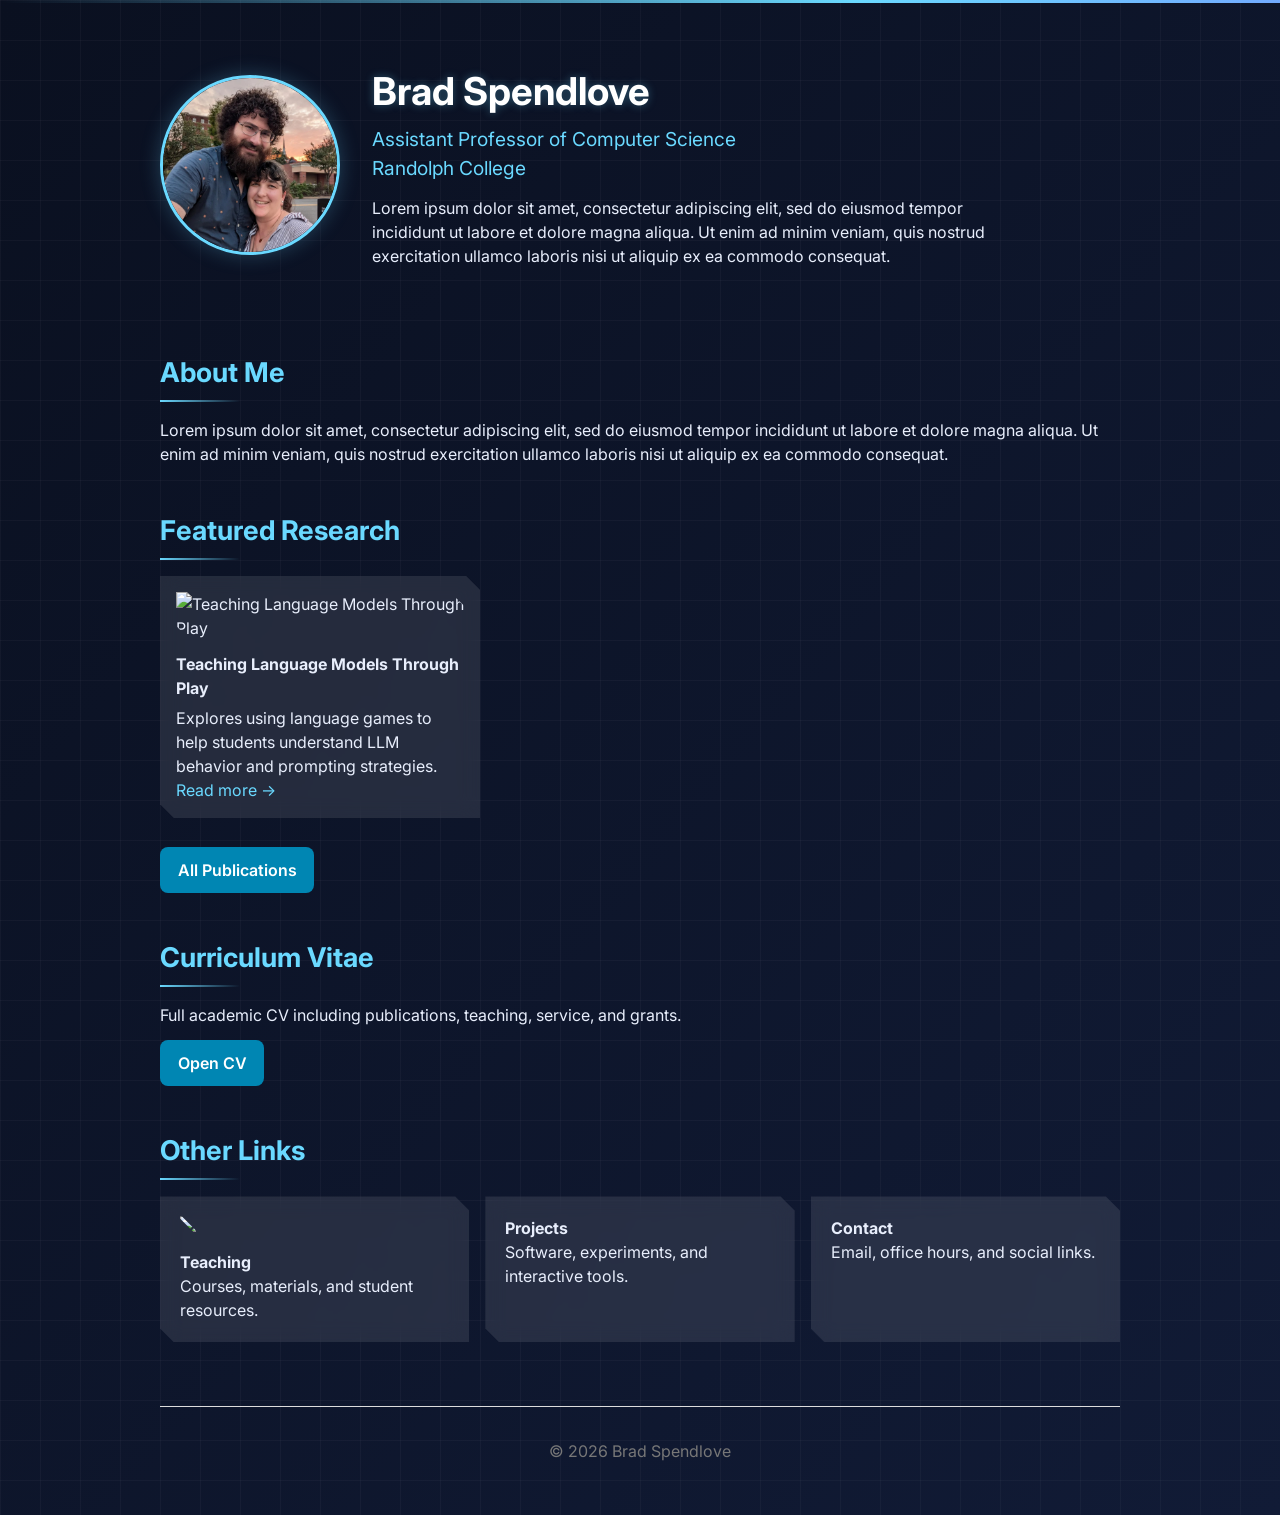
==== index.html @ e43a25e0 "pubs + refactor" ====
<!DOCTYPE html>
<html lang="en">
<head>
<meta charset="UTF-8">
<meta name="viewport" content="width=device-width, initial-scale=1.0">
<title>Your Name | Professor & Researcher</title>
<link href="https://fonts.googleapis.com/css2?family=Inter:wght@300;400;600;700&display=swap" rel="stylesheet">
<link rel="stylesheet" href="css/style.css">
</head>
<body>
<div class="top-line"></div>
<div class="container">

<header>
    <img src="me.jpg" class="profile-photo" alt="Your Name">

    <div class="hero">
        <h1>Brad Spendlove</h1>
        <h2>Assistant Professor of Computer Science<br>Randolph College</h2>
        <p>
            Lorem ipsum dolor sit amet, consectetur adipiscing elit, sed do eiusmod tempor incididunt ut labore et dolore magna aliqua. Ut enim ad minim veniam, quis nostrud exercitation ullamco laboris nisi ut aliquip ex ea commodo consequat.
        </p>
    </div>
</header>


<section>
    <h3>About Me</h3>
    <p>
        Lorem ipsum dolor sit amet, consectetur adipiscing elit, sed do eiusmod tempor incididunt ut labore et dolore magna aliqua. Ut enim ad minim veniam, quis nostrud exercitation ullamco laboris nisi ut aliquip ex ea commodo consequat.
    </p>
</section>


<section>
    <h3>Featured Research</h3>

    <div id="research-scroll" class="research-scroll"></div>

    <a href="publications.html" class="button">All Publications</a>
</section>

<script src="js/papers-index.js"></script>


<section>
    <h3>Curriculum Vitae</h3>
    <p>
        Full academic CV including publications, teaching,
        service, and grants.
    </p>
    <a href="cv.html" class="button">Open CV</a>
</section>


<section>
    <h3>Other Links</h3>

    <div class="card-grid">

        <div class="card">
			<img src="https://i.ibb.co/q3Vz3qrc/orcsham.jpg">
            <h4>Teaching</h4>
            <p>Courses, materials, and student resources.</p>
        </div>

        <div class="card">
            <h4>Projects</h4>
            <p>Software, experiments, and interactive tools.</p>
        </div>

        <div class="card">
            <h4>Contact</h4>
            <p>Email, office hours, and social links.</p>
        </div>

    </div>
</section>


<footer>
    © 2026 Brad Spendlove
</footer>

</div>

</body>
</html>
---- css/style.css ----
:root{
    --bg:#0a1020;
    --bg2:#121a30;
    --card:rgba(255,255,255,0.06);
    --text:#e8eefc;
    --accent:#6ad9ff;
    --accent2:#7b7dff;
    --border:rgba(255,255,255,0.12);
	--card-clip: polygon(
        0% 0%,
        calc(100% - 14px) 0%,
        100% 14px,
        100% 100%,
        14px 100%,
        0% calc(100% - 14px)
    );
}

*{
    box-sizing:border-box;
    margin:0;
    padding:0;
}

body{
    font-family:'Inter',sans-serif;
    background:var(--bg);
    color:var(--text);
    line-height:1.5;
    font-size:16px;
    background:
        linear-gradient(rgba(255,255,255,.03) 1px, transparent 1px),
        linear-gradient(90deg, rgba(255,255,255,.03) 1px, transparent 1px),
        linear-gradient(to bottom right, #0a1020, #111b36);
    background-size: 40px 40px, 40px 40px, cover;
}

a{
    color:var(--accent);
    text-decoration:none;
}

a:hover{
    text-decoration:underline;
}

.container{
    max-width:1000px;
    margin:auto;
    padding:1.25rem;
}

header{
    display:grid;
    grid-template-columns:180px 1fr;
    gap:2rem;
    align-items:center;
    padding:2.5rem 0;
}

.profile-photo{
    width:180px;
    height:180px;
    object-fit:cover;
    border-radius:50%;
    border:3px solid var(--accent);
    box-shadow:
        0 0 20px rgba(106,217,255,.25);
}

.hero h1{
    font-size:2.4rem;
    margin-bottom:.3rem;
    color:white;
    text-shadow:
        0 0 8px rgba(106,217,255,.35);
}

.hero h2{
    font-size:1.2rem;
    color:#6ad9ff;
    font-weight:400;
    margin-bottom:.8rem;
}

.hero p{
    max-width:650px;
}

section{
    margin:2.8rem 0;
}

h3{
    font-size:1.7rem;
    margin-bottom:1rem;
    color:var(--accent);
}

.button{
    display:inline-block;
    margin-top:.8rem;
    background:#0086b3;
    color:white;
    padding:.7rem 1.1rem;
    border-radius:8px;
    font-weight:600;
}

.card-grid{
    display:grid;
    grid-template-columns:repeat(auto-fit,minmax(250px,1fr));
    gap:1rem;
}

.card{
    padding:1.25rem;
}

.card img{
    width:100%;
    margin-bottom:.75rem;
}

/* RESEARCH SCROLLER */
.research-scroll{
    display:flex;
    gap:1rem;
    overflow-x:auto;
    padding-bottom:1rem;
    scroll-snap-type:x mandatory;
}

.research-scroll::-webkit-scrollbar{
    height:10px;
}

.research-scroll::-webkit-scrollbar-thumb{
    background:#ccc;
    border-radius:10px;
}

.research-card{
    min-width:320px;
    max-width:320px;
    flex:0 0 auto;
    padding:1rem;
    scroll-snap-align:start;
    transition:transform .2s;
}

.card,
.research-card{
    background: rgba(255,255,255,0.1);
    backdrop-filter: blur(10px);
}

.card,
.research-card,
.card img,
.research-card img {
    border-radius: 0;
    clip-path: var(--card-clip);
}

.research-card:hover{
    transform:translateY(-4px);
}

.research-card img{
    width:100%;
    height:180px;
    object-fit:cover;
    margin-bottom:.75rem;
}

.research-card h4{
    margin-bottom:.4rem;
}

footer{
    text-align:center;
    color:#777;
    padding:2rem 0;
    margin-top:4rem;
    border-top:1px solid #ddd;
}

@media(max-width:700px){
    header{
        grid-template-columns:1fr;
        text-align:center;
    }

    .profile-photo{
        margin:auto;
    }

    .hero h1{
        font-size:2rem;
    }
}

h3::after{
    content:"";
    display:block;
    width:80px;
    height:2px;
    margin-top:.4rem;
    background:linear-gradient(to right,var(--accent),transparent);
}

.top-line{
    height:3px;
    background:linear-gradient(
        90deg,
        transparent,
        var(--accent),
        var(--accent2),
        transparent
    );
    background-size:200% 100%;
    animation: scan 8s linear infinite;
}

@keyframes scan{
    from{background-position:0%}
    to{background-position:200%}
}
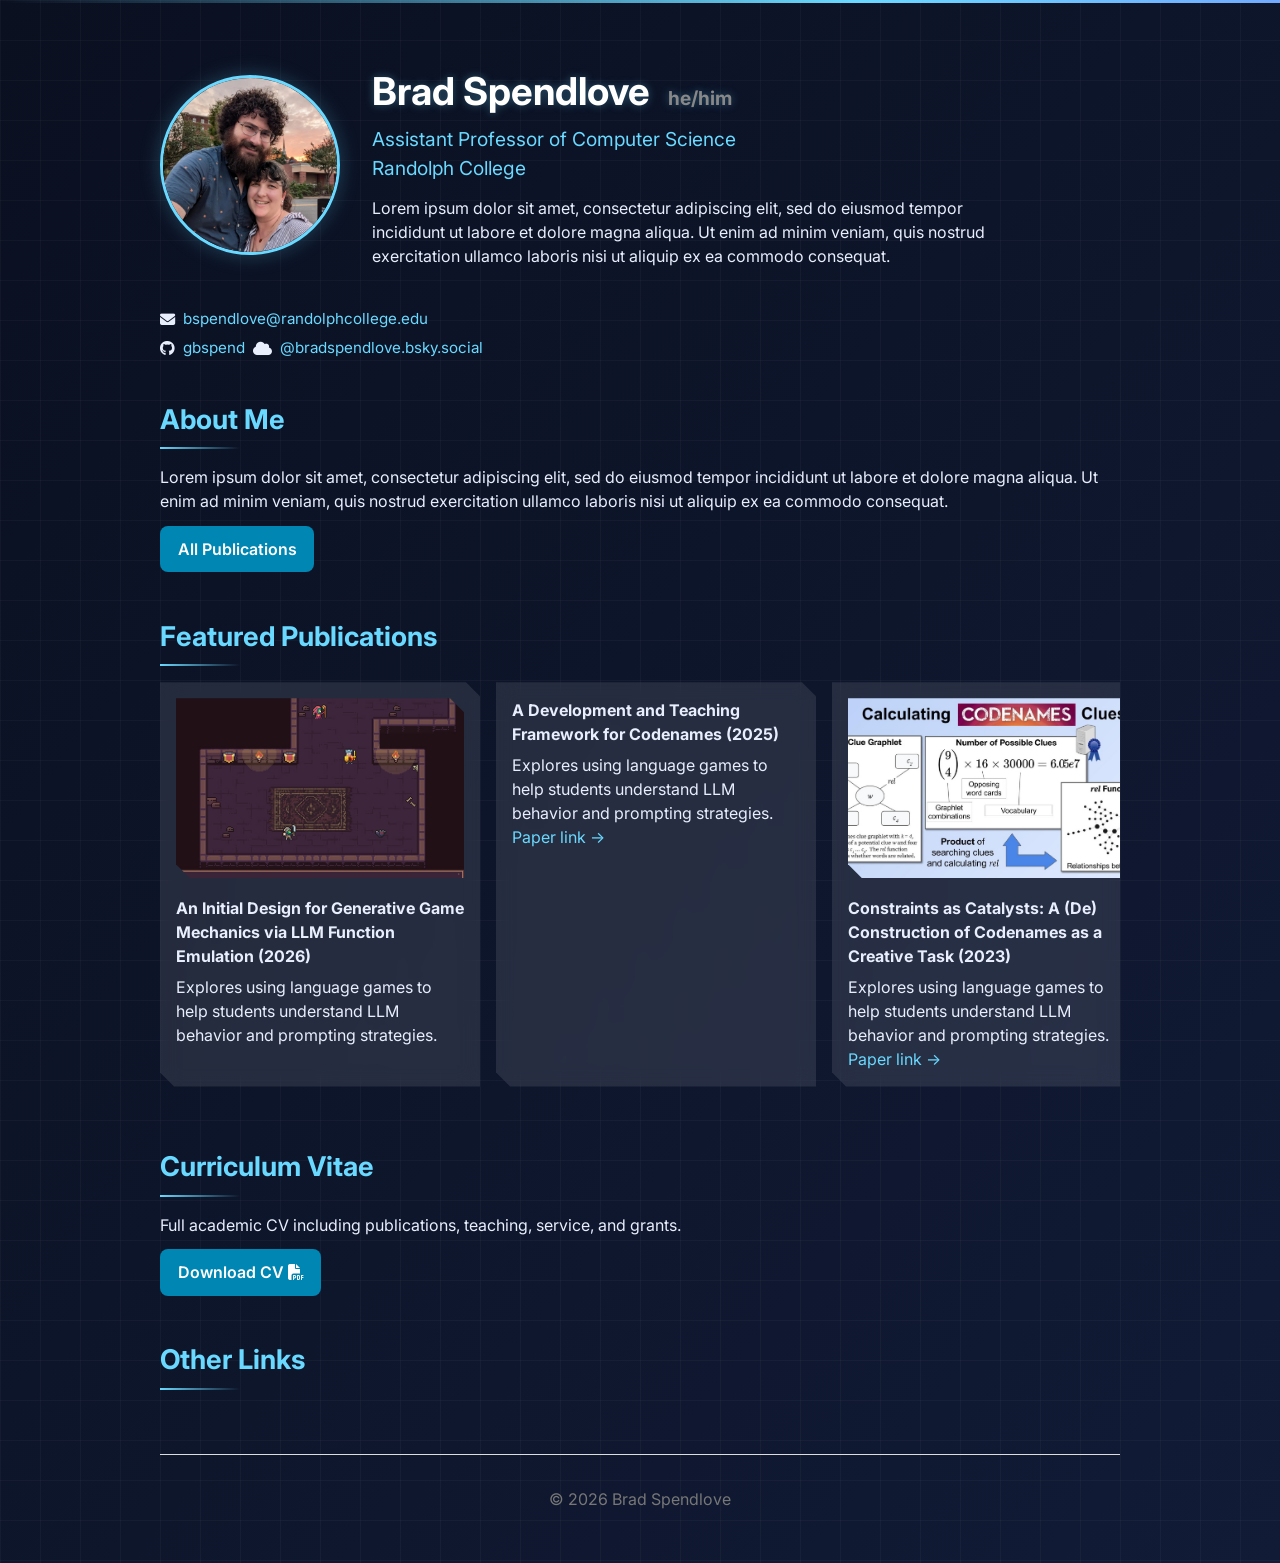
==== commit ea5c2992: "css fixes, mostly populated" ====
--- a/index.html
+++ b/index.html
@@ -3,24 +3,42 @@
 <head>
 <meta charset="UTF-8">
 <meta name="viewport" content="width=device-width, initial-scale=1.0">
-<title>Your Name | Professor & Researcher</title>
+<title>Brad Spendlove</title>
 <link href="https://fonts.googleapis.com/css2?family=Inter:wght@300;400;600;700&display=swap" rel="stylesheet">
 <link rel="stylesheet" href="css/style.css">
+<link rel="stylesheet" href="https://cdnjs.cloudflare.com/ajax/libs/font-awesome/6.5.0/css/all.min.css">
 </head>
 <body>
 <div class="top-line"></div>
 <div class="container">
 
 <header>
-    <img src="me.jpg" class="profile-photo" alt="Your Name">
+    <img src="me.jpg" class="profile-photo" alt="Brad Spendlove">
 
     <div class="hero">
-        <h1>Brad Spendlove</h1>
+        <h1>
+            Brad Spendlove
+            <span class="pronouns">he/him</span>
+        </h1>
         <h2>Assistant Professor of Computer Science<br>Randolph College</h2>
         <p>
             Lorem ipsum dolor sit amet, consectetur adipiscing elit, sed do eiusmod tempor incididunt ut labore et dolore magna aliqua. Ut enim ad minim veniam, quis nostrud exercitation ullamco laboris nisi ut aliquip ex ea commodo consequat.
         </p>
     </div>
+    <div class="social-links">
+	  <div class="icon-links">
+		<i class="fas fa-envelope"></i>
+		<a href="mailto:bspendlove@randolphcollege.edu" target="_blank">bspendlove@randolphcollege.edu</a>
+	  </div>
+
+	  <div class="icon-links">
+		<i class="fab fa-github"></i>
+		<a href="https://github.com/gbspend" target="_blank" class="social">gbspend</a>
+
+		<i class="fas fa-cloud"></i>
+		<a href="https://bsky.app/profile/bradspendlove.bsky.social" target="_blank" class="social">@bradspendlove.bsky.social</a>
+	  </div>
+	</div>
 </header>
 
 
@@ -29,15 +47,15 @@
     <p>
         Lorem ipsum dolor sit amet, consectetur adipiscing elit, sed do eiusmod tempor incididunt ut labore et dolore magna aliqua. Ut enim ad minim veniam, quis nostrud exercitation ullamco laboris nisi ut aliquip ex ea commodo consequat.
     </p>
+    <a href="publications.html" class="button">All Publications</a>
 </section>
 
 
 <section>
-    <h3>Featured Research</h3>
+    <h3>Featured Publications</h3>
 
     <div id="research-scroll" class="research-scroll"></div>
 
-    <a href="publications.html" class="button">All Publications</a>
 </section>
 
 <script src="js/papers-index.js"></script>
@@ -49,17 +67,17 @@
         Full academic CV including publications, teaching,
         service, and grants.
     </p>
-    <a href="cv.html" class="button">Open CV</a>
+    <a href="cv.html" class="button">Download CV <i class="fas fa-file-pdf"></i></a>
 </section>
 
 
 <section>
     <h3>Other Links</h3>
-
+<!--
     <div class="card-grid">
 
         <div class="card">
-			<img src="https://i.ibb.co/q3Vz3qrc/orcsham.jpg">
+            <img src="https://i.ibb.co/q3Vz3qrc/orcsham.jpg">
             <h4>Teaching</h4>
             <p>Courses, materials, and student resources.</p>
         </div>
@@ -75,6 +93,7 @@
         </div>
 
     </div>
+-->
 </section>
 
 
--- a/css/style.css
+++ b/css/style.css
@@ -5,6 +5,7 @@
     --text:#e8eefc;
     --accent:#6ad9ff;
     --accent2:#7b7dff;
+	--button-bg:#0086b3;
     --border:rgba(255,255,255,0.12);
 	--card-clip: polygon(
         0% 0%,
@@ -52,7 +53,7 @@
 
 header{
     display:grid;
-    grid-template-columns:180px 1fr;
+    grid-template-columns:auto 1fr;
     gap:2rem;
     align-items:center;
     padding:2.5rem 0;
@@ -68,6 +69,11 @@
         0 0 20px rgba(106,217,255,.25);
 }
 
+.profile-photo--small {
+  width: 115px;
+  height: 115px;
+}
+
 .hero h1{
     font-size:2.4rem;
     margin-bottom:.3rem;
@@ -88,7 +94,7 @@
 }
 
 section{
-    margin:2.8rem 0;
+    margin:0 0 2.8rem;
 }
 
 h3{
@@ -100,7 +106,7 @@
 .button{
     display:inline-block;
     margin-top:.8rem;
-    background:#0086b3;
+    background:var(--button-bg);
     color:white;
     padding:.7rem 1.1rem;
     border-radius:8px;
@@ -220,10 +226,63 @@
         transparent
     );
     background-size:200% 100%;
-    animation: scan 8s linear infinite;
+    animation: scan 6s linear infinite;
 }
 
 @keyframes scan{
     from{background-position:0%}
     to{background-position:200%}
 }
+
+#publications-list {
+    display: flex;
+    flex-direction: column;
+    gap: 1rem;
+}
+
+#publications-list img{
+    width:300px;
+}
+
+.pronouns {
+  font-size: 0.5em;      /* smaller than the h1 */
+  color: #888;           /* different color */
+  margin-left: 0.5em;    /* spacing */
+}
+
+.social-links {
+  grid-column: span 3;
+  margin-top: 0.5rem;
+  display: flex;
+  flex-direction: column; /* email on top, row underneath */
+  gap: 0.4rem;
+  font-size: 0.95rem;
+}
+
+.icon-links {
+  display: flex;
+  align-items: center;
+  gap: 0.5rem;
+}
+
+.icon-links a {
+  text-decoration: none;
+}
+
+.icon-links a:hover {
+  text-decoration: underline;
+}
+
+/* Individual social links */
+.social {
+  display: inline-flex;
+  align-items: center;
+  gap: 0.4rem;
+  text-decoration: none;
+}
+
+.header-link {
+  text-decoration: none;
+  color: inherit;
+  display: block; /* makes whole header clickable area */
+}
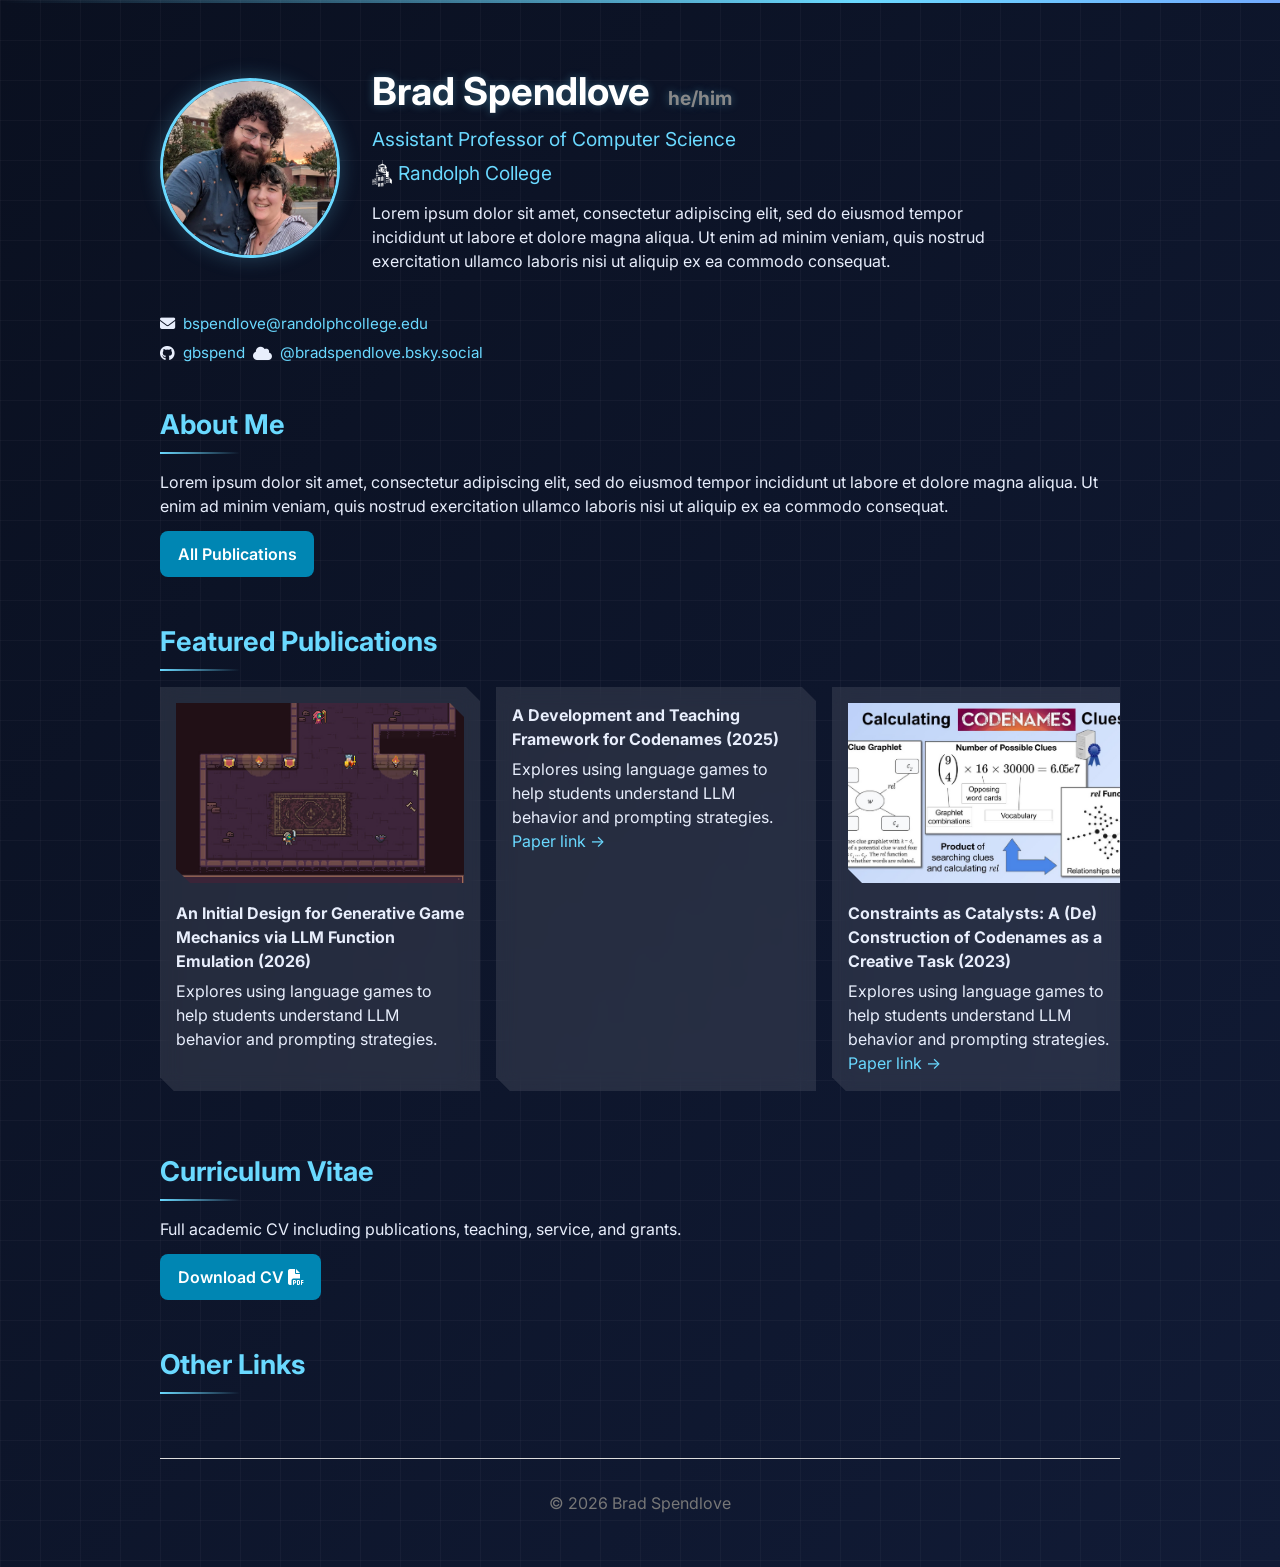
==== commit adbd5874: "cleanup, RC icon" ====
--- a/index.html
+++ b/index.html
@@ -20,7 +20,16 @@
             Brad Spendlove
             <span class="pronouns">he/him</span>
         </h1>
-        <h2>Assistant Professor of Computer Science<br>Randolph College</h2>
+        <h2 class="title">
+		  Assistant Professor of Computer Science
+
+		  <span class="affiliation">
+			<img src="images/randolph.png" class="inline-icon" alt="Randolph College Logo">
+			<a href="https://www.randolphcollege.edu/" target="_blank">
+			  Randolph College
+			</a>
+		  </span>
+		</h2>
         <p>
             Lorem ipsum dolor sit amet, consectetur adipiscing elit, sed do eiusmod tempor incididunt ut labore et dolore magna aliqua. Ut enim ad minim veniam, quis nostrud exercitation ullamco laboris nisi ut aliquip ex ea commodo consequat.
         </p>
--- a/css/style.css
+++ b/css/style.css
@@ -97,11 +97,20 @@
     margin:0 0 2.8rem;
 }
 
+section.no-style {
+  margin: 0;
+}
+
 h3{
     font-size:1.7rem;
     margin-bottom:1rem;
     color:var(--accent);
 }
+
+section.no-style h3{
+  margin-bottom:0;
+}
+
 
 .button{
     display:inline-block;
@@ -128,7 +137,6 @@
     margin-bottom:.75rem;
 }
 
-/* RESEARCH SCROLLER */
 .research-scroll{
     display:flex;
     gap:1rem;
@@ -245,16 +253,16 @@
 }
 
 .pronouns {
-  font-size: 0.5em;      /* smaller than the h1 */
-  color: #888;           /* different color */
-  margin-left: 0.5em;    /* spacing */
+  font-size: 0.5em;
+  color: #888;
+  margin-left: 0.5em;
 }
 
 .social-links {
   grid-column: span 3;
   margin-top: 0.5rem;
   display: flex;
-  flex-direction: column; /* email on top, row underneath */
+  flex-direction: column;
   gap: 0.4rem;
   font-size: 0.95rem;
 }
@@ -284,5 +292,23 @@
 .header-link {
   text-decoration: none;
   color: inherit;
-  display: block; /* makes whole header clickable area */
-}
+  display: block;
+}
+
+.title {
+  display: flex;
+  flex-direction: column;
+  gap: 0.3rem;
+}
+
+.affiliation {
+  display: inline-flex;
+  align-items: center;
+  gap: 0.4rem;
+}
+
+.inline-icon {
+  height: 1.4em;
+  width: auto;
+  vertical-align: middle;
+}
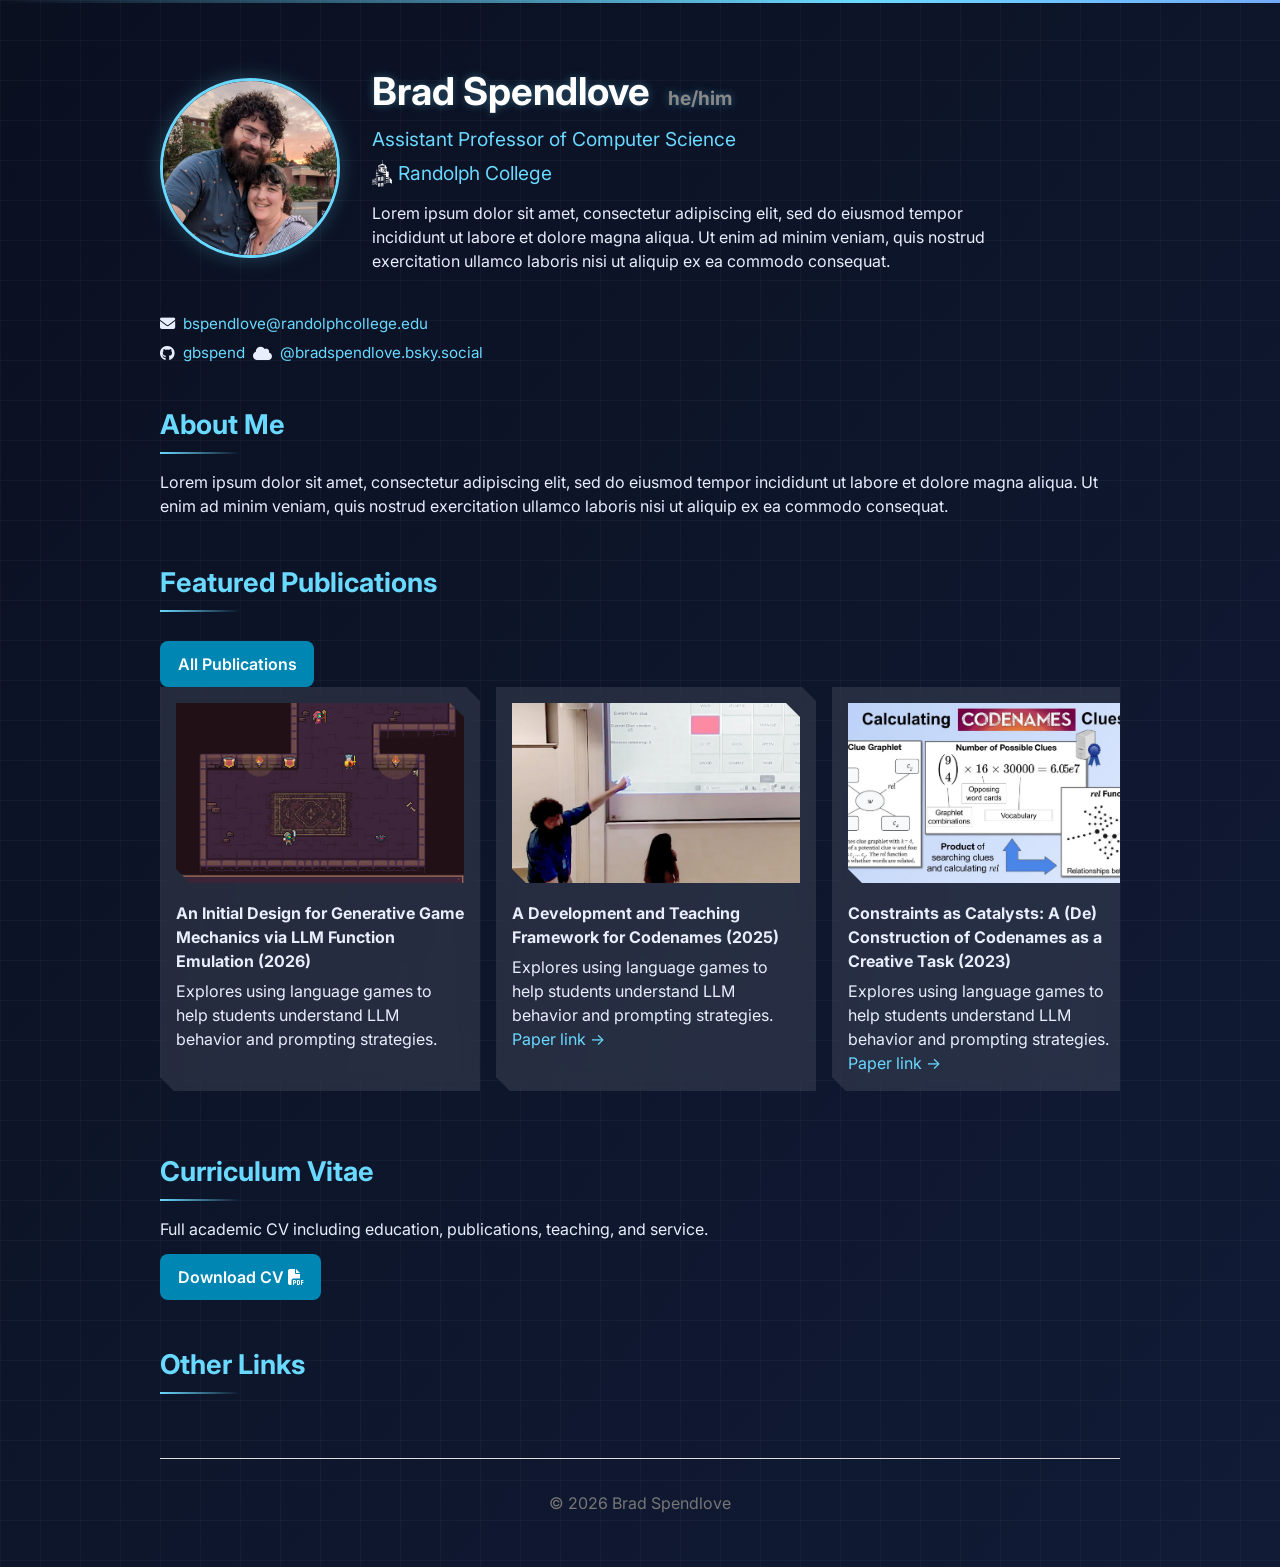
==== commit 176ada11: "add photo, need margin after all pubs btn" ====
--- a/index.html
+++ b/index.html
@@ -56,12 +56,12 @@
     <p>
         Lorem ipsum dolor sit amet, consectetur adipiscing elit, sed do eiusmod tempor incididunt ut labore et dolore magna aliqua. Ut enim ad minim veniam, quis nostrud exercitation ullamco laboris nisi ut aliquip ex ea commodo consequat.
     </p>
-    <a href="publications.html" class="button">All Publications</a>
 </section>
 
 
 <section>
     <h3>Featured Publications</h3>
+    <a href="publications.html" class="button">All Publications</a>
 
     <div id="research-scroll" class="research-scroll"></div>
 
@@ -73,8 +73,7 @@
 <section>
     <h3>Curriculum Vitae</h3>
     <p>
-        Full academic CV including publications, teaching,
-        service, and grants.
+        Full academic CV including education, publications, teaching, and service.
     </p>
     <a href="cv.html" class="button">Download CV <i class="fas fa-file-pdf"></i></a>
 </section>
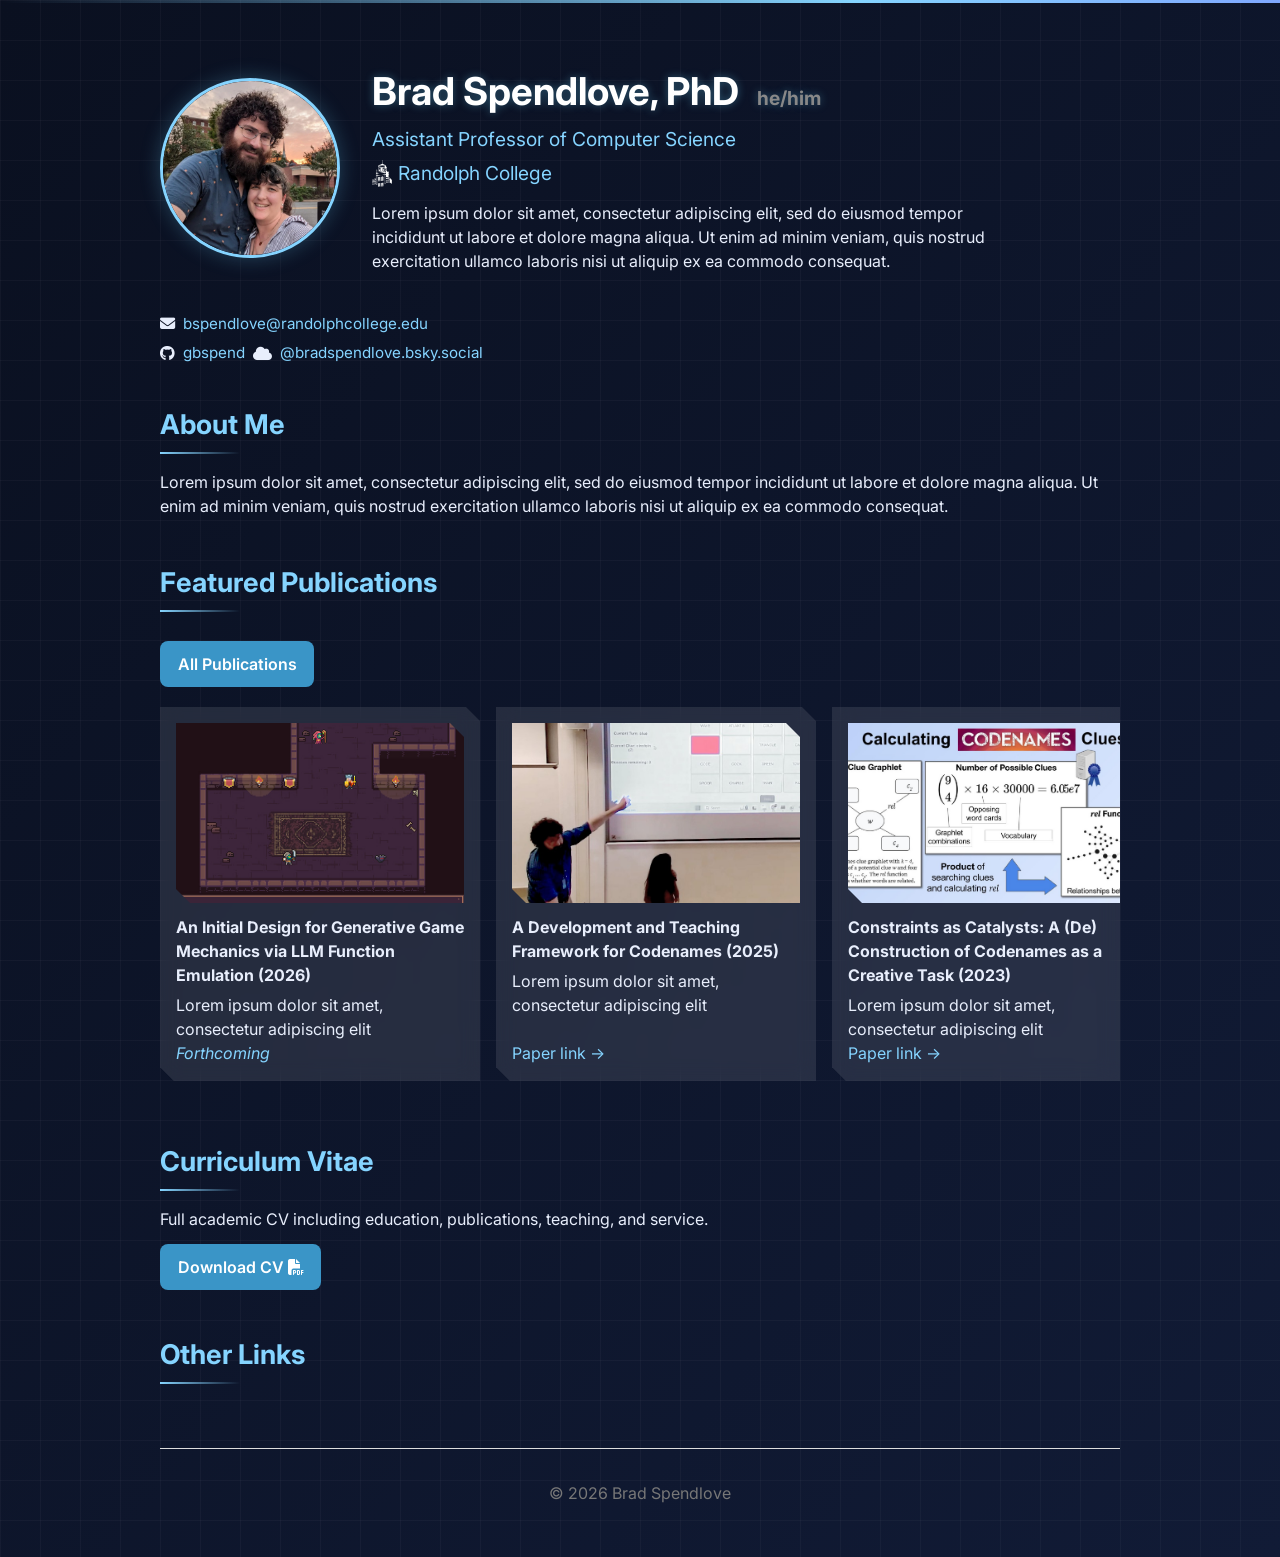
==== commit 01d3912c: "link/note, ico" ====
--- a/index.html
+++ b/index.html
@@ -17,7 +17,7 @@
 
     <div class="hero">
         <h1>
-            Brad Spendlove
+            Brad Spendlove, PhD
             <span class="pronouns">he/him</span>
         </h1>
         <h2 class="title">
@@ -25,7 +25,7 @@
 
 		  <span class="affiliation">
 			<img src="images/randolph.png" class="inline-icon" alt="Randolph College Logo">
-			<a href="https://www.randolphcollege.edu/" target="_blank">
+			<a href="https://www.randolphcollege.edu/computer-science/" target="_blank">
 			  Randolph College
 			</a>
 		  </span>
@@ -61,7 +61,7 @@
 
 <section>
     <h3>Featured Publications</h3>
-    <a href="publications.html" class="button">All Publications</a>
+    <a href="publications.html" class="button" style="margin-bottom: 20px">All Publications</a>
 
     <div id="research-scroll" class="research-scroll"></div>
 
--- a/css/style.css
+++ b/css/style.css
@@ -3,9 +3,9 @@
     --bg2:#121a30;
     --card:rgba(255,255,255,0.06);
     --text:#e8eefc;
-    --accent:#6ad9ff;
+    --accent:#85d4ff;
     --accent2:#7b7dff;
-	--button-bg:#0086b3;
+	--button-bg:#3a95c7;
     --border:rgba(255,255,255,0.12);
 	--card-clip: polygon(
         0% 0%,
@@ -84,7 +84,7 @@
 
 .hero h2{
     font-size:1.2rem;
-    color:#6ad9ff;
+    color:var(--accent);
     font-weight:400;
     margin-bottom:.8rem;
 }
@@ -155,12 +155,23 @@
 }
 
 .research-card{
+	display: flex;
+    flex-direction: column;
     min-width:320px;
     max-width:320px;
     flex:0 0 auto;
     padding:1rem;
     scroll-snap-align:start;
     transition:transform .2s;
+}
+
+.research-card > *:last-child {
+  margin-top: auto;
+}
+
+.card-note {
+	font-style: italic;
+	color:var(--accent);
 }
 
 .card,
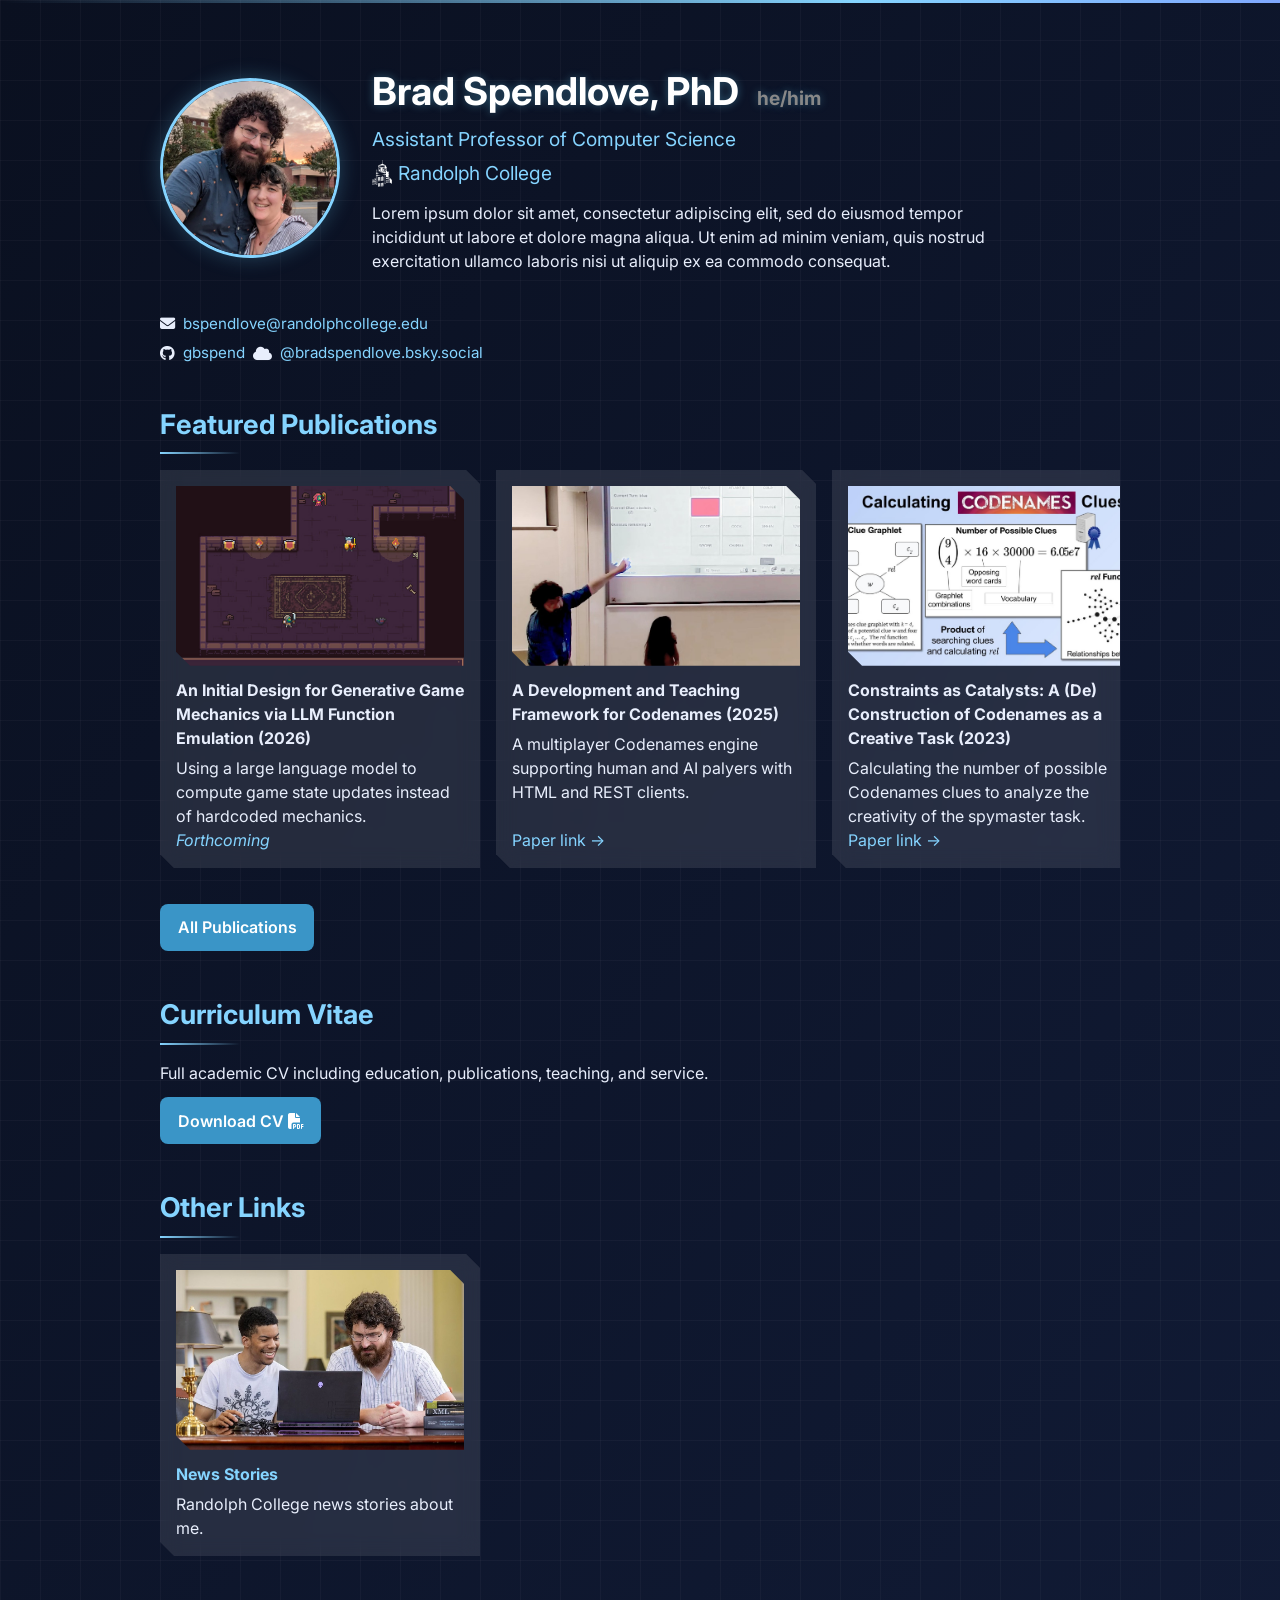
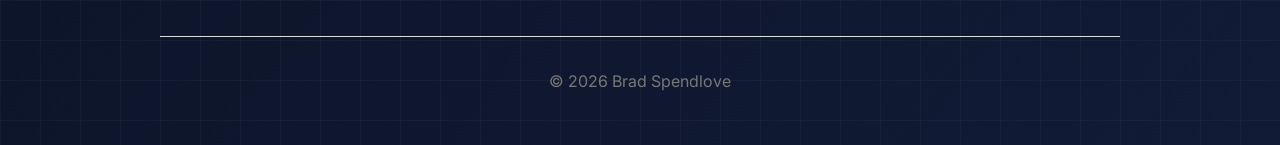
==== commit 756fb0b2: "fill in paper blurbs, add new link, need bio" ====
--- a/index.html
+++ b/index.html
@@ -50,20 +50,21 @@
 	</div>
 </header>
 
-
+<!--
 <section>
     <h3>About Me</h3>
     <p>
         Lorem ipsum dolor sit amet, consectetur adipiscing elit, sed do eiusmod tempor incididunt ut labore et dolore magna aliqua. Ut enim ad minim veniam, quis nostrud exercitation ullamco laboris nisi ut aliquip ex ea commodo consequat.
     </p>
 </section>
-
+-->
 
 <section>
     <h3>Featured Publications</h3>
-    <a href="publications.html" class="button" style="margin-bottom: 20px">All Publications</a>
 
     <div id="research-scroll" class="research-scroll"></div>
+	
+	<a href="publications.html" class="button" style="margin-top: 20px">All Publications</a>
 
 </section>
 
@@ -75,21 +76,21 @@
     <p>
         Full academic CV including education, publications, teaching, and service.
     </p>
-    <a href="cv.html" class="button">Download CV <i class="fas fa-file-pdf"></i></a>
+    <a href="BradSpendloveCVJun2026.pdf" class="button">Download CV <i class="fas fa-file-pdf"></i></a>
 </section>
 
 
 <section>
     <h3>Other Links</h3>
-<!--
-    <div class="card-grid">
+    <div class="research-scroll">
 
-        <div class="card">
-            <img src="https://i.ibb.co/q3Vz3qrc/orcsham.jpg">
-            <h4>Teaching</h4>
-            <p>Courses, materials, and student resources.</p>
+        <div class="research-card">
+            <img src="images/srp2025.jpg">
+            <h4><a href="https://www.randolphcollege.edu/news/tag/brad-spendlove/">News Stories</a></h4>
+            <p>Randolph College news stories about me.</p>
         </div>
 
+<!--
         <div class="card">
             <h4>Projects</h4>
             <p>Software, experiments, and interactive tools.</p>
@@ -99,9 +100,9 @@
             <h4>Contact</h4>
             <p>Email, office hours, and social links.</p>
         </div>
+-->
 
     </div>
--->
 </section>
 
 
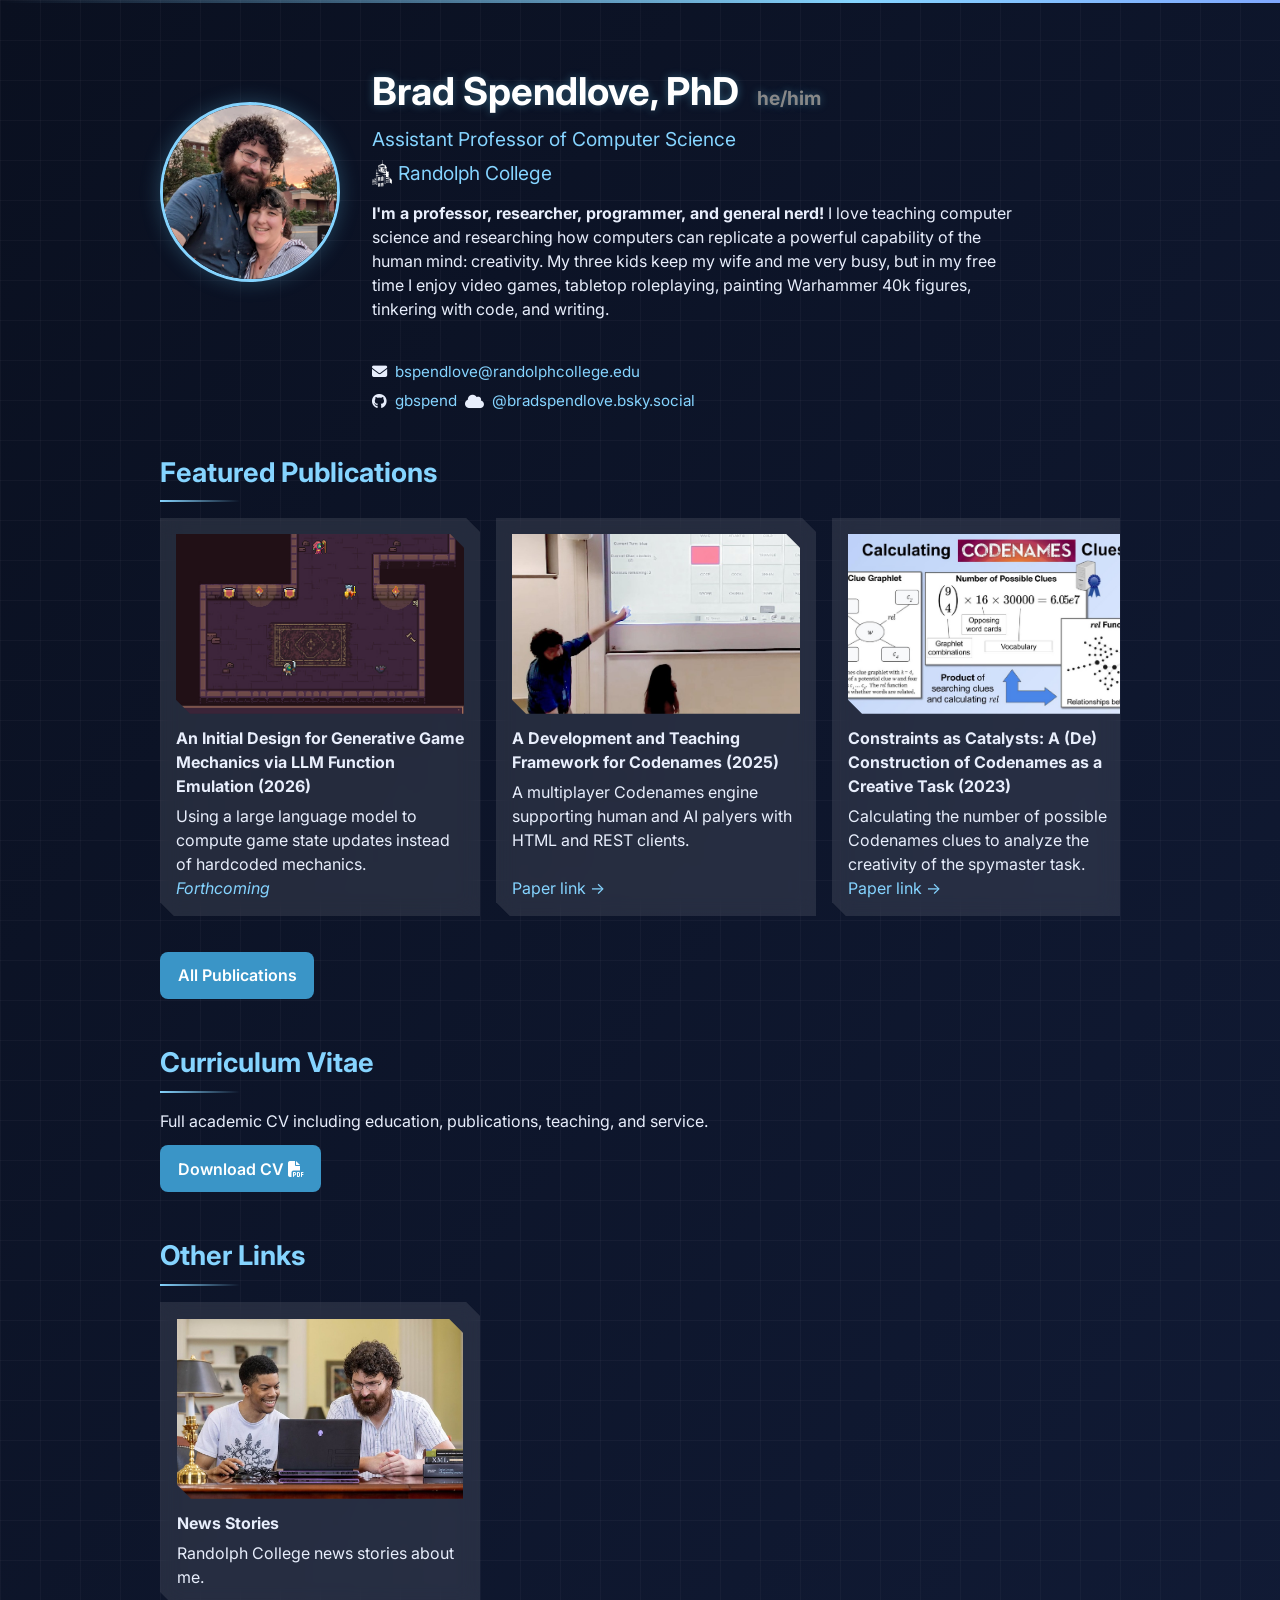
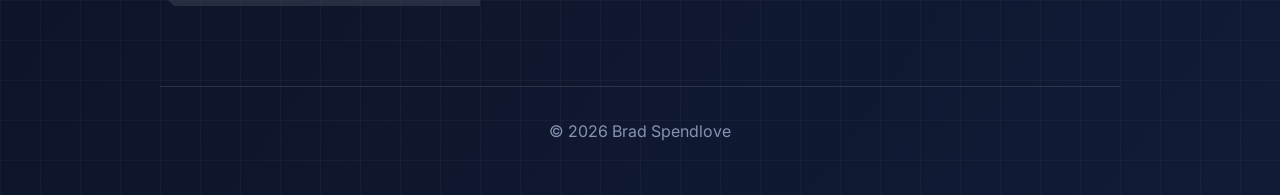
==== commit d394aa3c: "tweaks + bio" ====
--- a/index.html
+++ b/index.html
@@ -31,7 +31,7 @@
 		  </span>
 		</h2>
         <p>
-            Lorem ipsum dolor sit amet, consectetur adipiscing elit, sed do eiusmod tempor incididunt ut labore et dolore magna aliqua. Ut enim ad minim veniam, quis nostrud exercitation ullamco laboris nisi ut aliquip ex ea commodo consequat.
+			<b>I'm a professor, researcher, programmer, and general nerd!</b> I love teaching computer science and researching how computers can replicate a powerful capability of the human mind: creativity. My three kids keep my wife and me very busy, but in my free time I enjoy video games, tabletop roleplaying, painting Warhammer 40k figures, tinkering with code, and writing.
         </p>
     </div>
     <div class="social-links">
@@ -84,24 +84,11 @@
     <h3>Other Links</h3>
     <div class="research-scroll">
 
-        <div class="research-card">
-            <img src="images/srp2025.jpg">
-            <h4><a href="https://www.randolphcollege.edu/news/tag/brad-spendlove/">News Stories</a></h4>
+        <a href="https://www.randolphcollege.edu/news/tag/brad-spendlove/" target="_blank" class="other-card">
+            <img src="images/srp2025.jpg" alt="">
+            <h4>News Stories</h4>
             <p>Randolph College news stories about me.</p>
-        </div>
-
-<!--
-        <div class="card">
-            <h4>Projects</h4>
-            <p>Software, experiments, and interactive tools.</p>
-        </div>
-
-        <div class="card">
-            <h4>Contact</h4>
-            <p>Email, office hours, and social links.</p>
-        </div>
--->
-
+        </a>
     </div>
 </section>
 
--- a/css/style.css
+++ b/css/style.css
@@ -1,7 +1,7 @@
 :root{
     --bg:#0a1020;
     --bg2:#121a30;
-    --card:rgba(255,255,255,0.06);
+    --card:rgba(255,255,255,0.1);
     --text:#e8eefc;
     --accent:#85d4ff;
     --accent2:#7b7dff;
@@ -54,7 +54,7 @@
 header{
     display:grid;
     grid-template-columns:auto 1fr;
-    gap:2rem;
+    gap:2rem 2rem;
     align-items:center;
     padding:2.5rem 0;
 }
@@ -175,15 +175,18 @@
 }
 
 .card,
-.research-card{
-    background: rgba(255,255,255,0.1);
+.research-card,
+.other-card{
+    background: var(--card);
     backdrop-filter: blur(10px);
 }
 
 .card,
 .research-card,
+.other-card,
 .card img,
-.research-card img {
+.research-card img,
+.other-card img {
     border-radius: 0;
     clip-path: var(--card-clip);
 }
@@ -203,12 +206,53 @@
     margin-bottom:.4rem;
 }
 
+.other-card{
+    display:flex;
+    flex-direction:column;
+    min-width:320px;
+    max-width:320px;
+    flex:0 0 auto;
+    padding:1rem;
+    scroll-snap-align:start;
+    transition:transform .2s, border-color .2s;
+    color:var(--text);
+    text-decoration:none;
+    border:1px solid transparent;
+}
+
+.other-card:hover{
+    transform:translateY(-4px);
+    border-color:var(--border);
+    text-decoration:none;
+}
+
+.other-card:hover h4{
+    color:var(--accent);
+}
+
+.other-card img{
+    width:100%;
+    height:180px;
+    object-fit:cover;
+    margin-bottom:.75rem;
+}
+
+.other-card h4{
+    margin-bottom:.4rem;
+    color:var(--text);
+    transition:color .2s;
+}
+
+.other-card p{
+    color:var(--text);
+}
+
 footer{
     text-align:center;
-    color:#777;
+    color:#8892b0;
     padding:2rem 0;
     margin-top:4rem;
-    border-top:1px solid #ddd;
+    border-top:1px solid var(--border);
 }
 
 @media(max-width:700px){
@@ -223,6 +267,11 @@
 
     .hero h1{
         font-size:2rem;
+    }
+
+    .social-links{
+        grid-column:1 / -1;
+        align-items:center;
     }
 }
 
@@ -270,7 +319,7 @@
 }
 
 .social-links {
-  grid-column: span 3;
+  grid-column: 2 / 3;
   margin-top: 0.5rem;
   display: flex;
   flex-direction: column;
@@ -322,4 +371,4 @@
   height: 1.4em;
   width: auto;
   vertical-align: middle;
-}
+}
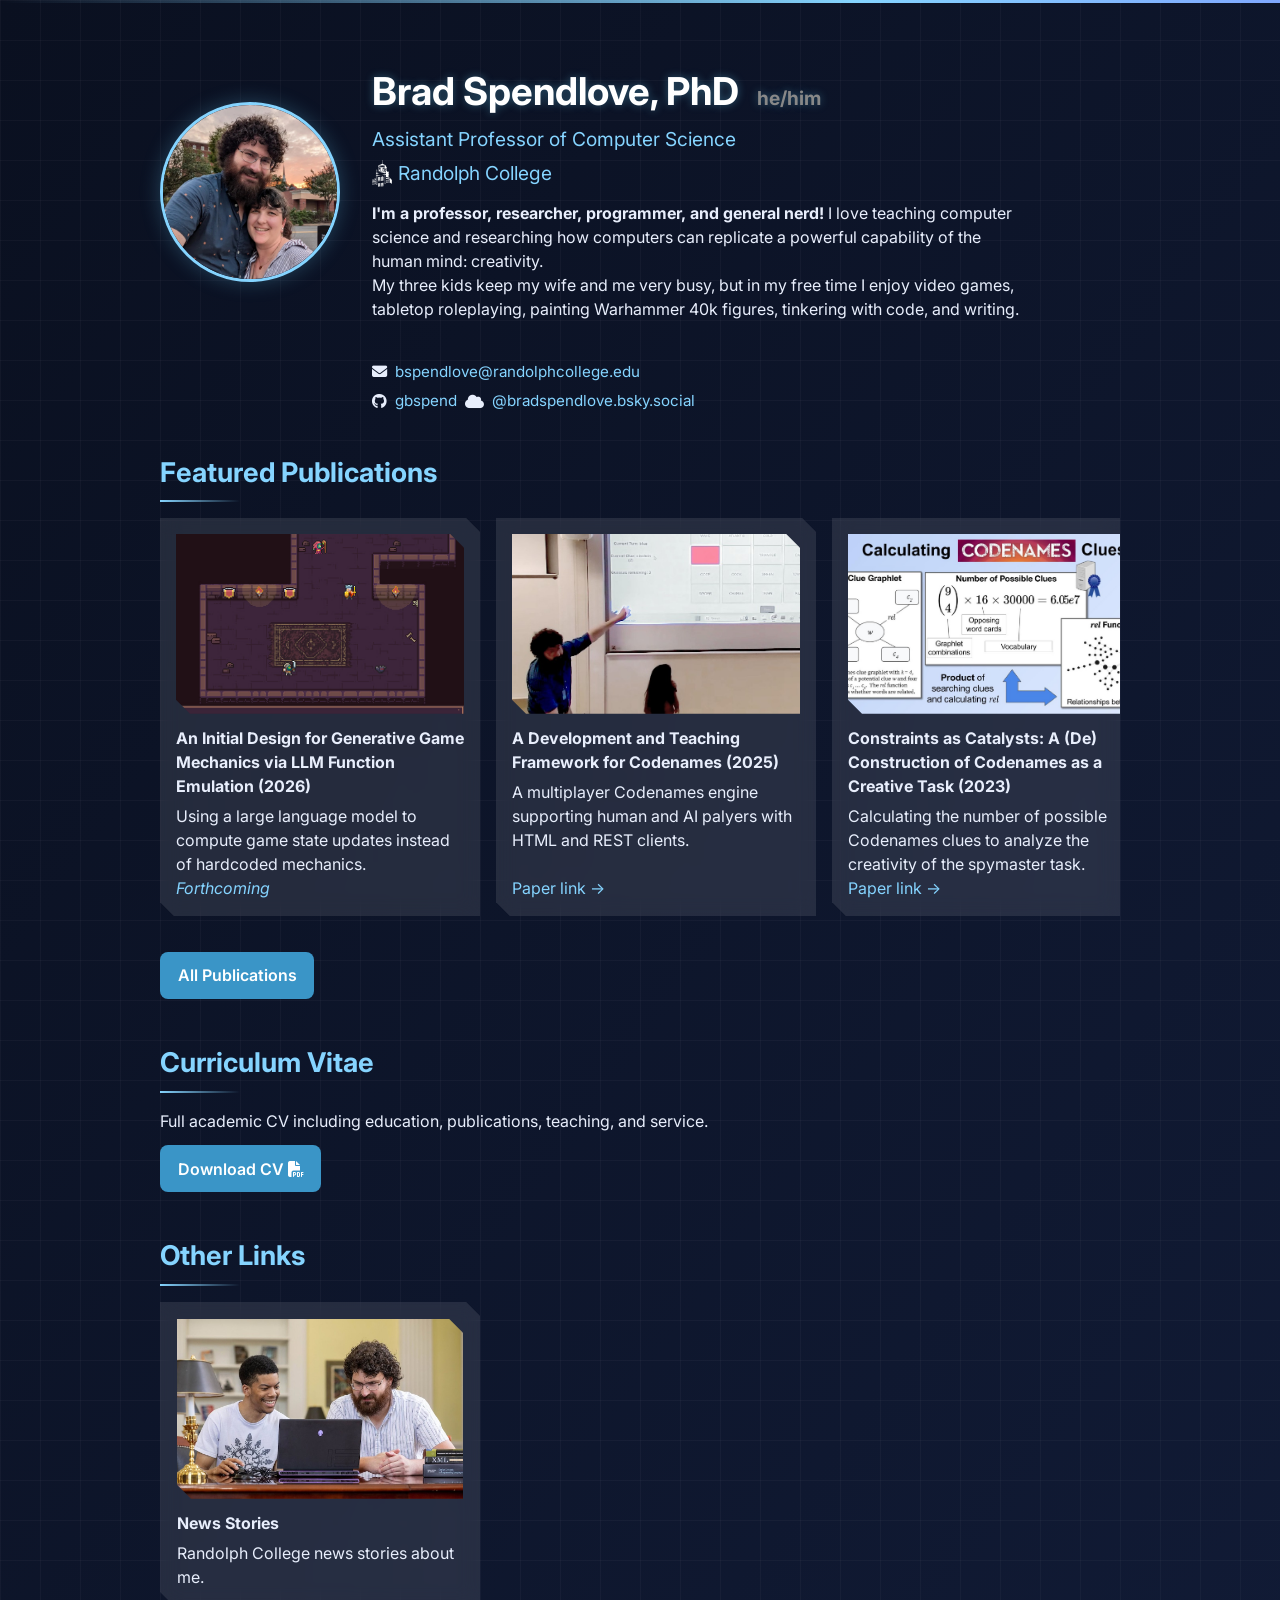
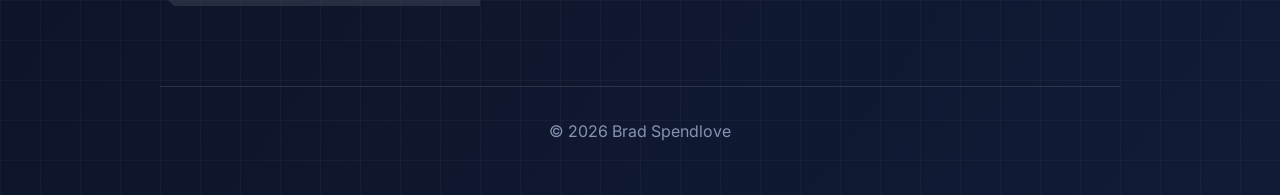
==== commit 2fbf66ca: "mobile fixes" ====
--- a/index.html
+++ b/index.html
@@ -31,7 +31,10 @@
 		  </span>
 		</h2>
         <p>
-			<b>I'm a professor, researcher, programmer, and general nerd!</b> I love teaching computer science and researching how computers can replicate a powerful capability of the human mind: creativity. My three kids keep my wife and me very busy, but in my free time I enjoy video games, tabletop roleplaying, painting Warhammer 40k figures, tinkering with code, and writing.
+			<b>I'm a professor, researcher, programmer, and general nerd!</b> I love teaching computer science and researching how computers can replicate a powerful capability of the human mind: creativity.
+		</p>
+		<p class="bio2">
+			My three kids keep my wife and me very busy, but in my free time I enjoy video games, tabletop roleplaying, painting Warhammer 40k figures, tinkering with code, and writing.
         </p>
     </div>
     <div class="social-links">
--- a/css/style.css
+++ b/css/style.css
@@ -17,6 +17,11 @@
     );
 }
 
+html{
+    background:var(--bg);
+    overflow-x:hidden;
+}
+
 *{
     box-sizing:border-box;
     margin:0;
@@ -29,6 +34,7 @@
     color:var(--text);
     line-height:1.5;
     font-size:16px;
+    overflow-x:hidden;
     background:
         linear-gradient(rgba(255,255,255,.03) 1px, transparent 1px),
         linear-gradient(90deg, rgba(255,255,255,.03) 1px, transparent 1px),
@@ -257,21 +263,63 @@
 
 @media(max-width:700px){
     header{
-        grid-template-columns:1fr;
-        text-align:center;
+        display:flex;
+        flex-wrap:wrap;
+        align-items:center;
+        text-align:left;
+        gap:.75rem 1rem;
+        padding:1rem 0;
+    }
+
+    /* Unwrap .hero on mobile only, so its children (h1, h2, p) become
+       direct flex items of header and can be independently reordered.
+       Desktop layout/DOM is untouched. */
+    .hero{
+        display:contents;
     }
 
     .profile-photo{
-        margin:auto;
+        width:72px;
+        height:72px;
+        margin:0;
+        flex-shrink:0;
+        order:1;
     }
 
     .hero h1{
-        font-size:2rem;
+        order:2;
+        font-size:1.5rem;
+        flex:1 1 auto;
+        min-width:0;
+    }
+
+    .pronouns, .bio2, .auth-ven{
+        display:none;
+    }
+
+    .hero h2{
+        order:3;
+        width:100%;
+        text-align:left;
+        font-size:1rem;
+    }
+
+    .affiliation{
+        font-size:0.9rem;
+    }
+
+    .hero p{
+        order:4;
+        width:100%;
+        max-width:none;
+        text-align:left;
     }
 
     .social-links{
-        grid-column:1 / -1;
-        align-items:center;
+        order:5;
+        width:100%;
+        align-items:flex-start;
+        text-align:left;
     }
 }
 
@@ -331,10 +379,15 @@
   display: flex;
   align-items: center;
   gap: 0.5rem;
+  flex-wrap: wrap;
+  min-width: 0;
 }
 
 .icon-links a {
   text-decoration: none;
+  overflow-wrap: break-word;
+  word-break: break-word;
+  min-width: 0;
 }
 
 .icon-links a:hover {
